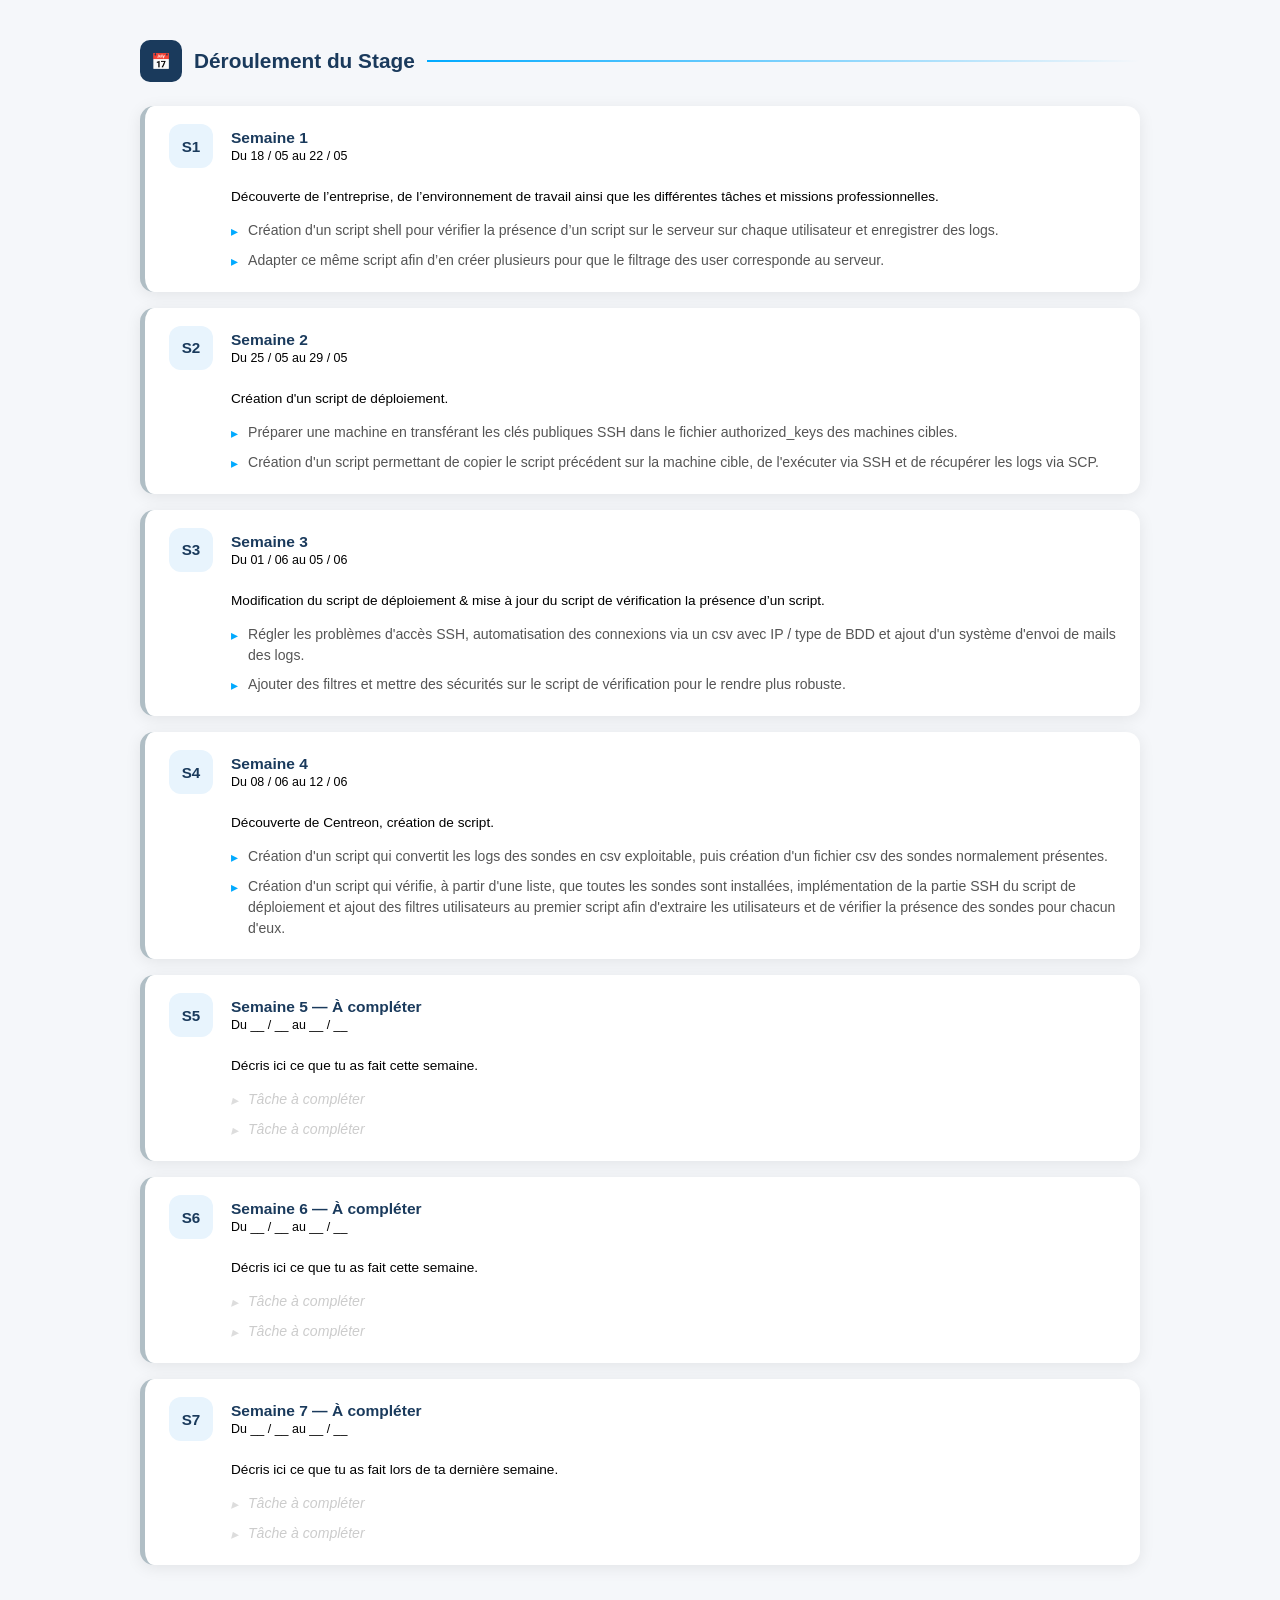
==== index.html @ 781b8d70 "Update index.html" ====
<!DOCTYPE html>
<html lang="fr">

<head>
    <meta charset="UTF-8">
    <title>Portfolio - Amine</title>

    <style>
        :root {
            --cti-blue: #1a3a5c;
            --cti-accent: #00aaff;
            --cti-light: #e8f4fd;
        }

        body {
            margin: 0;
            font-family: Arial, Helvetica, sans-serif;
            background: #f5f7fa;
        }

        .stage-section {
            padding: 40px;
            max-width: 1000px;
            margin: auto;
        }

        .stage-section-title {
            display: flex;
            align-items: center;
            gap: 12px;
            margin-bottom: 24px;
        }

        .sst-icon {
            width: 42px;
            height: 42px;
            background: var(--cti-blue);
            border-radius: 10px;
            display: flex;
            align-items: center;
            justify-content: center;
            color: white;
        }

        .stage-section-title h2 {
            font-size: 1.3rem;
            font-weight: 800;
            color: #1a3a5c;
            margin: 0;
        }

        .sst-line {
            flex: 1;
            height: 2px;
            background: linear-gradient(to right, var(--cti-accent), transparent);
        }

        /* TIMELINE */

        .semaines-timeline {
            display: flex;
            flex-direction: column;
            gap: 16px;
        }

        .semaine-bloc {
            background: white;
            border-radius: 14px;
            box-shadow: 0 3px 16px rgba(0, 0, 0, 0.08);
            overflow: hidden;
            border-left: 5px solid #b0bec5;
        }

        .sb-header {
            display: flex;
            align-items: center;
            gap: 18px;
            padding: 18px 24px;
        }

        .sb-num {
            width: 44px;
            height: 44px;
            border-radius: 12px;
            background: var(--cti-light);
            color: var(--cti-blue);
            font-weight: 900;
            font-size: 0.95rem;
            display: flex;
            align-items: center;
            justify-content: center;
            flex-shrink: 0;
        }

        .sb-info {
            flex: 1;
        }

        .sb-title {
            font-size: 0.97rem;
            font-weight: 700;
            color: #1a3a5c;
        }

        .sb-dates {
            font-size: 0.78rem;
            color: #000;
            margin-top: 2px;
        }

        .sb-body {
            padding: 0 24px 20px 86px;
        }

        .sb-placeholder {
            font-size: 0.85rem;
            color: #000;
            font-style: normal;
            margin: 0 0 12px;
            line-height: 1.6;
        }

        .sb-tasks {
            list-style: none;
            padding: 0;
            margin: 0;
            display: flex;
            flex-direction: column;
            gap: 8px;
        }

        .sb-tasks li {
            font-size: 0.88rem;
            color: #555;
            display: flex;
            align-items: flex-start;
            gap: 10px;
            line-height: 1.5;
        }

        .sb-tasks li::before {
            content: '▸';
            color: var(--cti-accent);
            flex-shrink: 0;
            margin-top: 1px;
        }

        .st-empty {
            color: #ccc !important;
            font-style: italic;
        }

        .st-empty::before {
            color: #ddd !important;
        }

        @media(max-width:600px) {
            .sb-body {
                padding-left: 24px;
            }

            .sb-header {
                flex-wrap: wrap;
            }
        }
    </style>
</head>

<body>

    <div class="stage-section">

        <div class="stage-section-title">
            <div class="sst-icon">📅</div>
            <h2>Déroulement du Stage</h2>
            <div class="sst-line"></div>
        </div>

        <div class="semaines-timeline">

            <!-- SEMAINE 1 -->
            <div class="semaine-bloc todo">

                <div class="sb-header">
                    <div class="sb-num">S1</div>

                    <div class="sb-info">
                        <div class="sb-title">
                            Semaine 1
                        </div>

                        <div class="sb-dates">
                            Du 18 / 05 au 22 / 05
                        </div>
                    </div>
                </div>

                <div class="sb-body">

                    <p class="sb-placeholder">
                        Découverte de l’entreprise, de l’environnement de travail ainsi que les différentes tâches et missions professionnelles.
                    </p>

                    <ul class="sb-tasks">

                        <li>
                            Création d'un script shell pour vérifier la présence d’un script sur le serveur sur chaque utilisateur et enregistrer des logs.
                        </li>

                        <li>
                            Adapter ce même script afin d’en créer plusieurs pour que le filtrage des user corresponde au serveur.
                        </li>

                    </ul>

                </div>
            </div>

            <!-- SEMAINE 2 -->
            <div class="semaine-bloc todo">

                <div class="sb-header">
                    <div class="sb-num">S2</div>

                    <div class="sb-info">
                        <div class="sb-title">
                            Semaine 2
                        </div>

                        <div class="sb-dates">
                            Du 25 / 05 au 29 / 05
                        </div>
                    </div>
                </div>

                <div class="sb-body">

                    <p class="sb-placeholder">
                        Création d'un script de déploiement.
                    </p>

                    <ul class="sb-tasks">
                        <li>Préparer une machine en transférant les clés publiques SSH dans le fichier authorized_keys des machines cibles.</li>
                        <li>Création d'un script permettant de copier le script précédent sur la machine cible, de l'exécuter via SSH et de récupérer les logs via SCP.</li>
                    </ul>

                </div>
            </div>

            <!-- SEMAINE 3 -->
            <div class="semaine-bloc todo">

                <div class="sb-header">
                    <div class="sb-num">S3</div>

                    <div class="sb-info">
                        <div class="sb-title">
                            Semaine 3
                        </div>

                        <div class="sb-dates">
                            Du 01 / 06 au 05 / 06
                        </div>
                    </div>
                </div>

                <div class="sb-body">

                    <p class="sb-placeholder">
                        Modification du script de déploiement & mise à jour du script de vérification la présence d’un script.
                    </p>

                    <ul class="sb-tasks">
                        <li>Régler les problèmes d'accès SSH, automatisation des connexions via un csv avec IP / type de BDD et ajout d'un système d'envoi de mails des logs.</li>
                        <li>Ajouter des filtres et mettre des sécurités sur le script de vérification pour le rendre plus robuste.</li>
                    </ul>

                </div>
            </div>

            <!-- SEMAINE 4 -->
            <div class="semaine-bloc todo">

                <div class="sb-header">
                    <div class="sb-num">S4</div>

                    <div class="sb-info">
                        <div class="sb-title">
                            Semaine 4
                        </div>

                        <div class="sb-dates">
                            Du 08 / 06 au 12 / 06
                        </div>
                    </div>
                </div>

                <div class="sb-body">

                    <p class="sb-placeholder">
                        Découverte de Centreon, création de script.
                    </p>

                    <ul class="sb-tasks">
                        <li>Création d'un script qui convertit les logs des sondes en csv exploitable, puis création d'un fichier csv des sondes normalement présentes. </li>
                        <li>Création d'un script qui vérifie, à partir d'une liste, que toutes les sondes sont installées, implémentation de la partie SSH du script de déploiement et ajout des filtres utilisateurs au premier script afin d'extraire les utilisateurs et de vérifier la présence des sondes pour chacun d'eux.
                    </ul>

                </div>
            </div>

            <!-- SEMAINE 5 -->
            <div class="semaine-bloc todo">

                <div class="sb-header">
                    <div class="sb-num">S5</div>

                    <div class="sb-info">
                        <div class="sb-title">
                            Semaine 5 — À compléter
                        </div>

                        <div class="sb-dates">
                            Du __ / __ au __ / __
                        </div>
                    </div>
                </div>

                <div class="sb-body">

                    <p class="sb-placeholder">
                        Décris ici ce que tu as fait cette semaine.
                    </p>

                    <ul class="sb-tasks">
                        <li class="st-empty">Tâche à compléter</li>
                        <li class="st-empty">Tâche à compléter</li>
                    </ul>

                </div>
            </div>

            <!-- SEMAINE 6 -->
            <div class="semaine-bloc todo">

                <div class="sb-header">
                    <div class="sb-num">S6</div>

                    <div class="sb-info">
                        <div class="sb-title">
                            Semaine 6 — À compléter
                        </div>

                        <div class="sb-dates">
                            Du __ / __ au __ / __
                        </div>
                    </div>
                </div>

                <div class="sb-body">

                    <p class="sb-placeholder">
                        Décris ici ce que tu as fait cette semaine.
                    </p>

                    <ul class="sb-tasks">
                        <li class="st-empty">Tâche à compléter</li>
                        <li class="st-empty">Tâche à compléter</li>
                    </ul>

                </div>
            </div>

            <!-- SEMAINE 7 -->
            <div class="semaine-bloc todo">

                <div class="sb-header">
                    <div class="sb-num">S7</div>

                    <div class="sb-info">
                        <div class="sb-title">
                            Semaine 7 — À compléter
                        </div>

                        <div class="sb-dates">
                            Du __ / __ au __ / __
                        </div>
                    </div>
                </div>

                <div class="sb-body">

                    <p class="sb-placeholder">
                        Décris ici ce que tu as fait lors de ta dernière semaine.
                    </p>

                    <ul class="sb-tasks">
                        <li class="st-empty">Tâche à compléter</li>
                        <li class="st-empty">Tâche à compléter</li>
                    </ul>

                </div>
            </div>

        </div>

    </div>

</body>

</html>
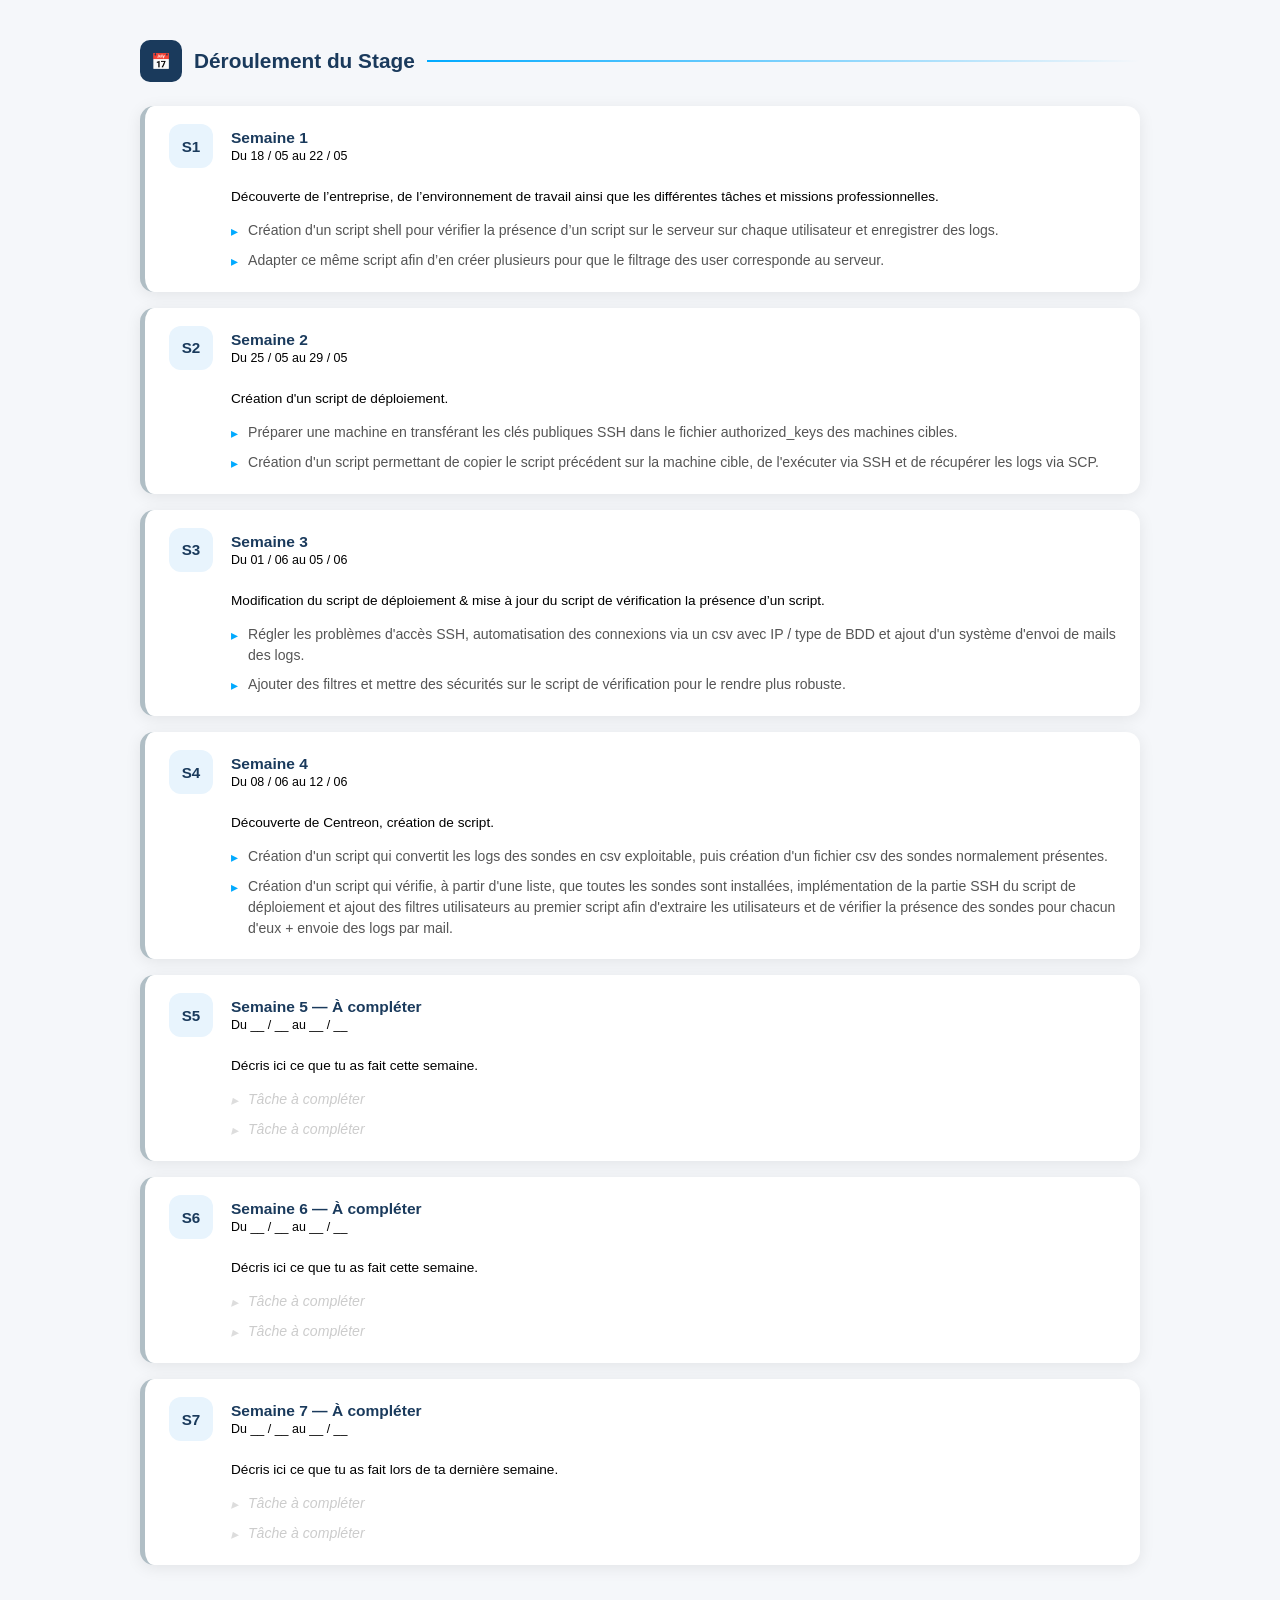
==== commit ee232466: "Update index.html" ====
--- a/index.html
+++ b/index.html
@@ -303,7 +303,7 @@
 
                     <ul class="sb-tasks">
                         <li>Création d'un script qui convertit les logs des sondes en csv exploitable, puis création d'un fichier csv des sondes normalement présentes. </li>
-                        <li>Création d'un script qui vérifie, à partir d'une liste, que toutes les sondes sont installées, implémentation de la partie SSH du script de déploiement et ajout des filtres utilisateurs au premier script afin d'extraire les utilisateurs et de vérifier la présence des sondes pour chacun d'eux.
+                        <li>Création d'un script qui vérifie, à partir d'une liste, que toutes les sondes sont installées, implémentation de la partie SSH du script de déploiement et ajout des filtres utilisateurs au premier script afin d'extraire les utilisateurs et de vérifier la présence des sondes pour chacun d'eux + envoie des logs par mail.
                     </ul>
 
                 </div>
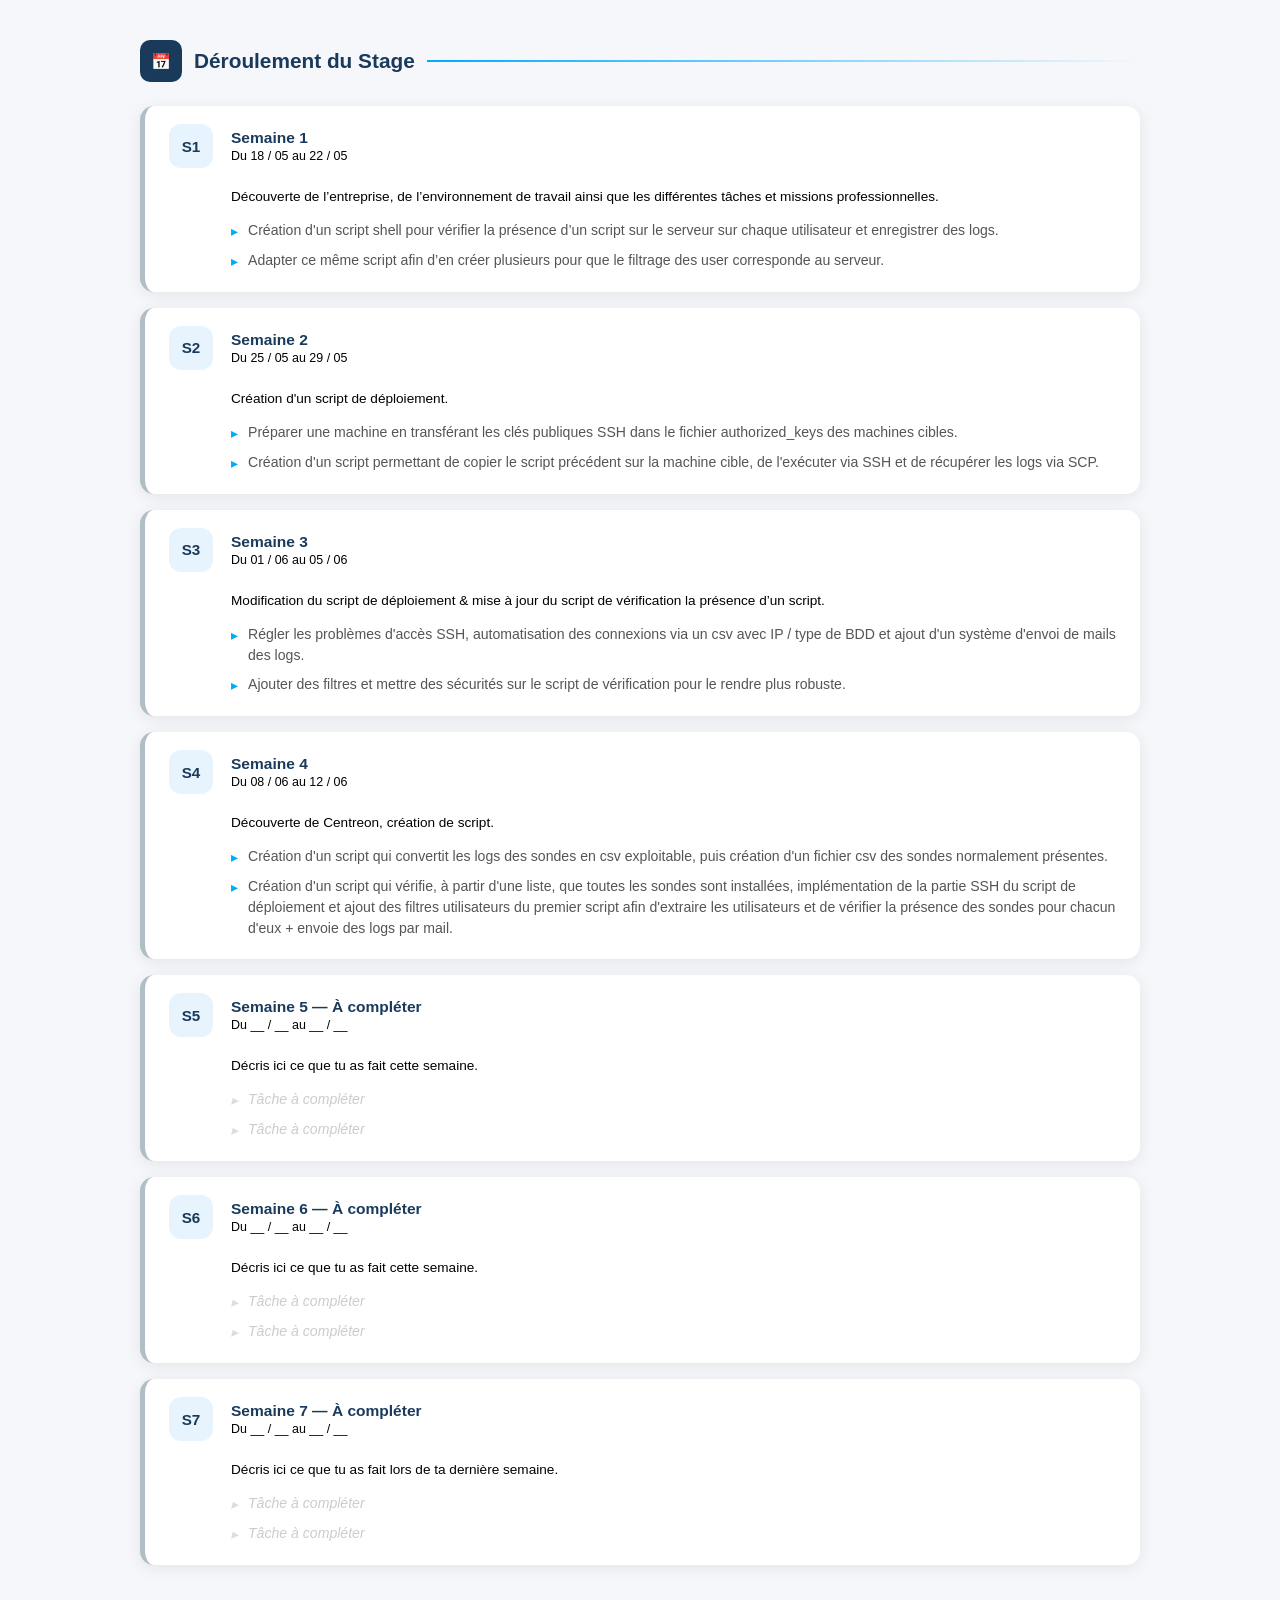
==== commit c841410e: "Update index.html" ====
--- a/index.html
+++ b/index.html
@@ -303,7 +303,7 @@
 
                     <ul class="sb-tasks">
                         <li>Création d'un script qui convertit les logs des sondes en csv exploitable, puis création d'un fichier csv des sondes normalement présentes. </li>
-                        <li>Création d'un script qui vérifie, à partir d'une liste, que toutes les sondes sont installées, implémentation de la partie SSH du script de déploiement et ajout des filtres utilisateurs au premier script afin d'extraire les utilisateurs et de vérifier la présence des sondes pour chacun d'eux + envoie des logs par mail.
+                        <li>Création d'un script qui vérifie, à partir d'une liste, que toutes les sondes sont installées, implémentation de la partie SSH du script de déploiement et ajout des filtres utilisateurs du premier script afin d'extraire les utilisateurs et de vérifier la présence des sondes pour chacun d'eux + envoie des logs par mail.
                     </ul>
 
                 </div>
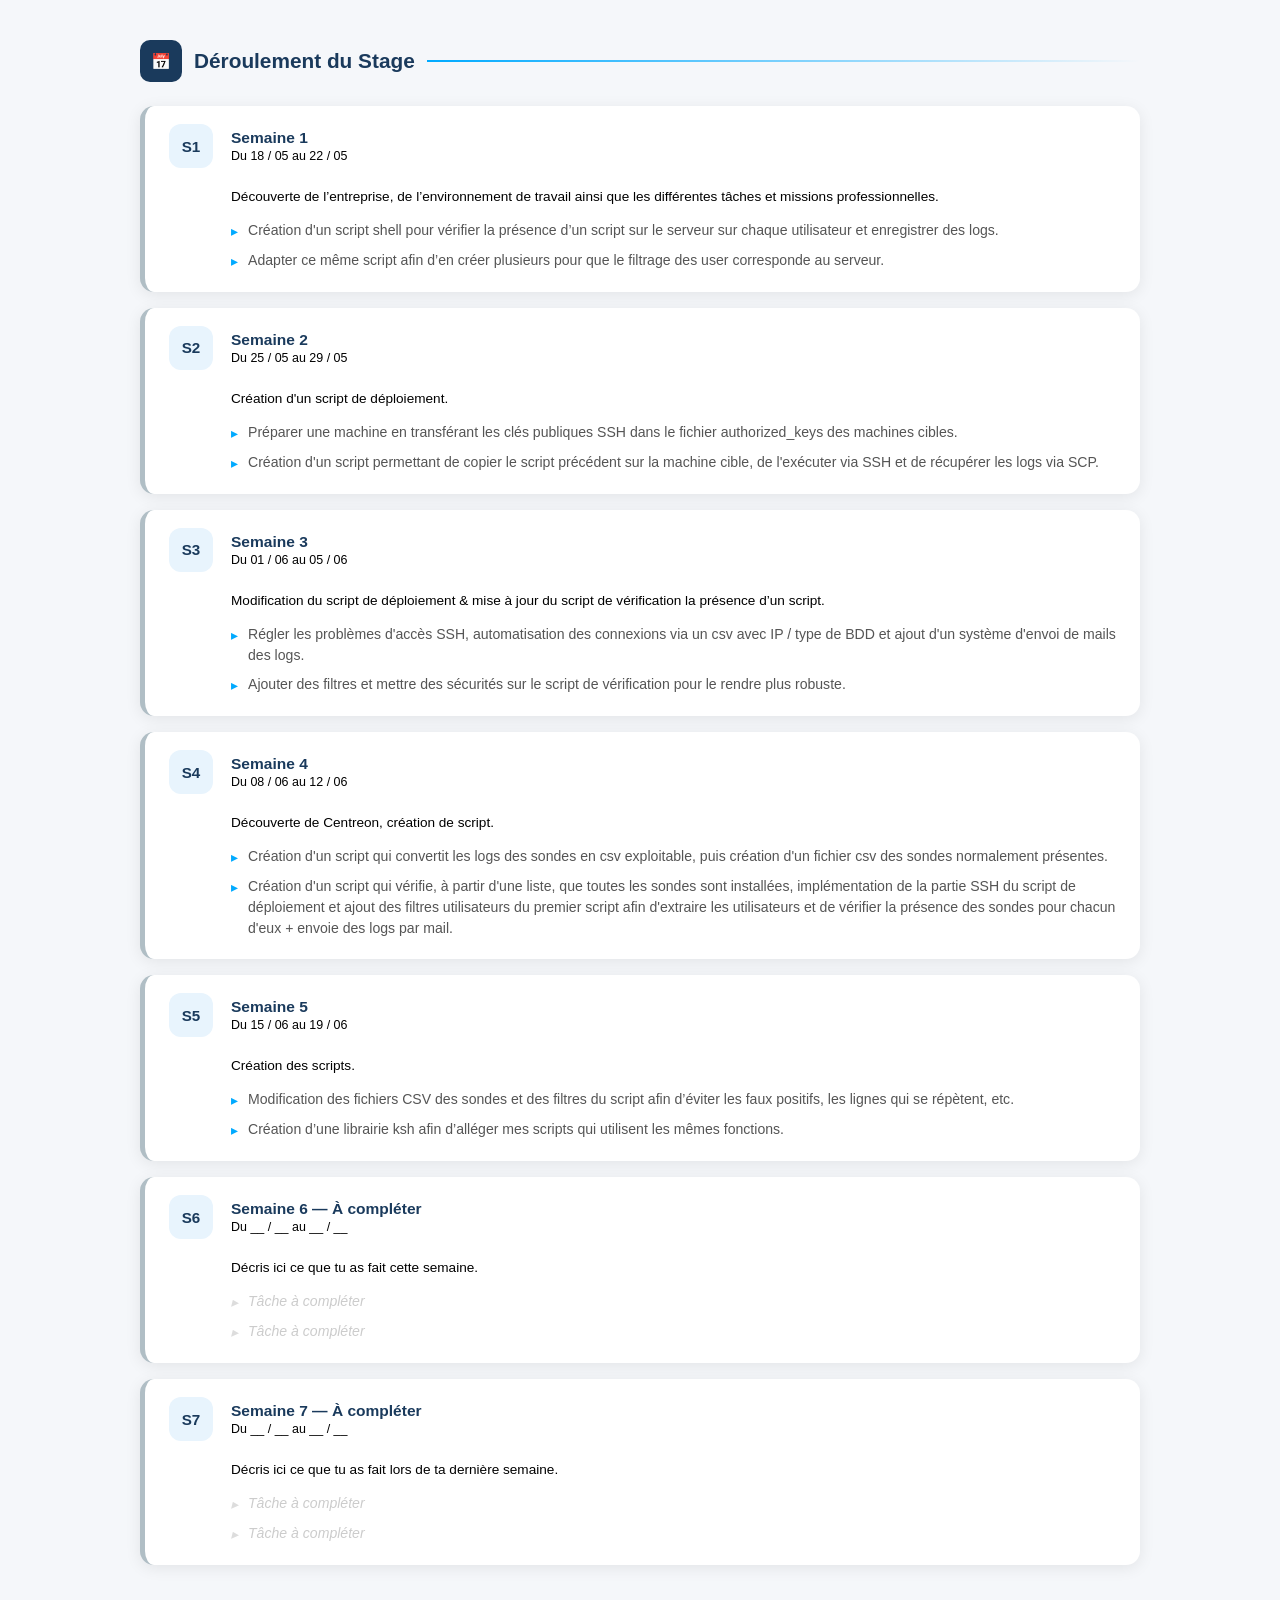
==== commit 5fb0cff0: "Update index.html" ====
--- a/index.html
+++ b/index.html
@@ -317,7 +317,38 @@
 
                     <div class="sb-info">
                         <div class="sb-title">
-                            Semaine 5 — À compléter
+                            Semaine 5
+                        </div>
+
+                        <div class="sb-dates">
+                            Du 15 / 06 au 19 / 06
+                        </div>
+                    </div>
+                </div>
+
+                <div class="sb-body">
+
+                    <p class="sb-placeholder">
+                        Création des scripts.
+                    </p>
+
+                    <ul class="sb-tasks">
+                        <li>Modification des fichiers CSV des sondes et des filtres du script afin d’éviter les faux positifs, les lignes qui se répètent, etc.</li>
+                        <li>Création d’une librairie ksh afin d’alléger mes scripts qui utilisent les mêmes fonctions. </li>
+                    </ul>
+
+                </div>
+            </div>
+
+            <!-- SEMAINE 6 -->
+            <div class="semaine-bloc todo">
+
+                <div class="sb-header">
+                    <div class="sb-num">S6</div>
+
+                    <div class="sb-info">
+                        <div class="sb-title">
+                            Semaine 6 — À compléter
                         </div>
 
                         <div class="sb-dates">
@@ -340,15 +371,15 @@
                 </div>
             </div>
 
-            <!-- SEMAINE 6 -->
-            <div class="semaine-bloc todo">
-
-                <div class="sb-header">
-                    <div class="sb-num">S6</div>
-
-                    <div class="sb-info">
-                        <div class="sb-title">
-                            Semaine 6 — À compléter
+            <!-- SEMAINE 7 -->
+            <div class="semaine-bloc todo">
+
+                <div class="sb-header">
+                    <div class="sb-num">S7</div>
+
+                    <div class="sb-info">
+                        <div class="sb-title">
+                            Semaine 7 — À compléter
                         </div>
 
                         <div class="sb-dates">
@@ -360,7 +391,7 @@
                 <div class="sb-body">
 
                     <p class="sb-placeholder">
-                        Décris ici ce que tu as fait cette semaine.
+                        Décris ici ce que tu as fait lors de ta dernière semaine.
                     </p>
 
                     <ul class="sb-tasks">
@@ -371,37 +402,6 @@
                 </div>
             </div>
 
-            <!-- SEMAINE 7 -->
-            <div class="semaine-bloc todo">
-
-                <div class="sb-header">
-                    <div class="sb-num">S7</div>
-
-                    <div class="sb-info">
-                        <div class="sb-title">
-                            Semaine 7 — À compléter
-                        </div>
-
-                        <div class="sb-dates">
-                            Du __ / __ au __ / __
-                        </div>
-                    </div>
-                </div>
-
-                <div class="sb-body">
-
-                    <p class="sb-placeholder">
-                        Décris ici ce que tu as fait lors de ta dernière semaine.
-                    </p>
-
-                    <ul class="sb-tasks">
-                        <li class="st-empty">Tâche à compléter</li>
-                        <li class="st-empty">Tâche à compléter</li>
-                    </ul>
-
-                </div>
-            </div>
-
         </div>
 
     </div>
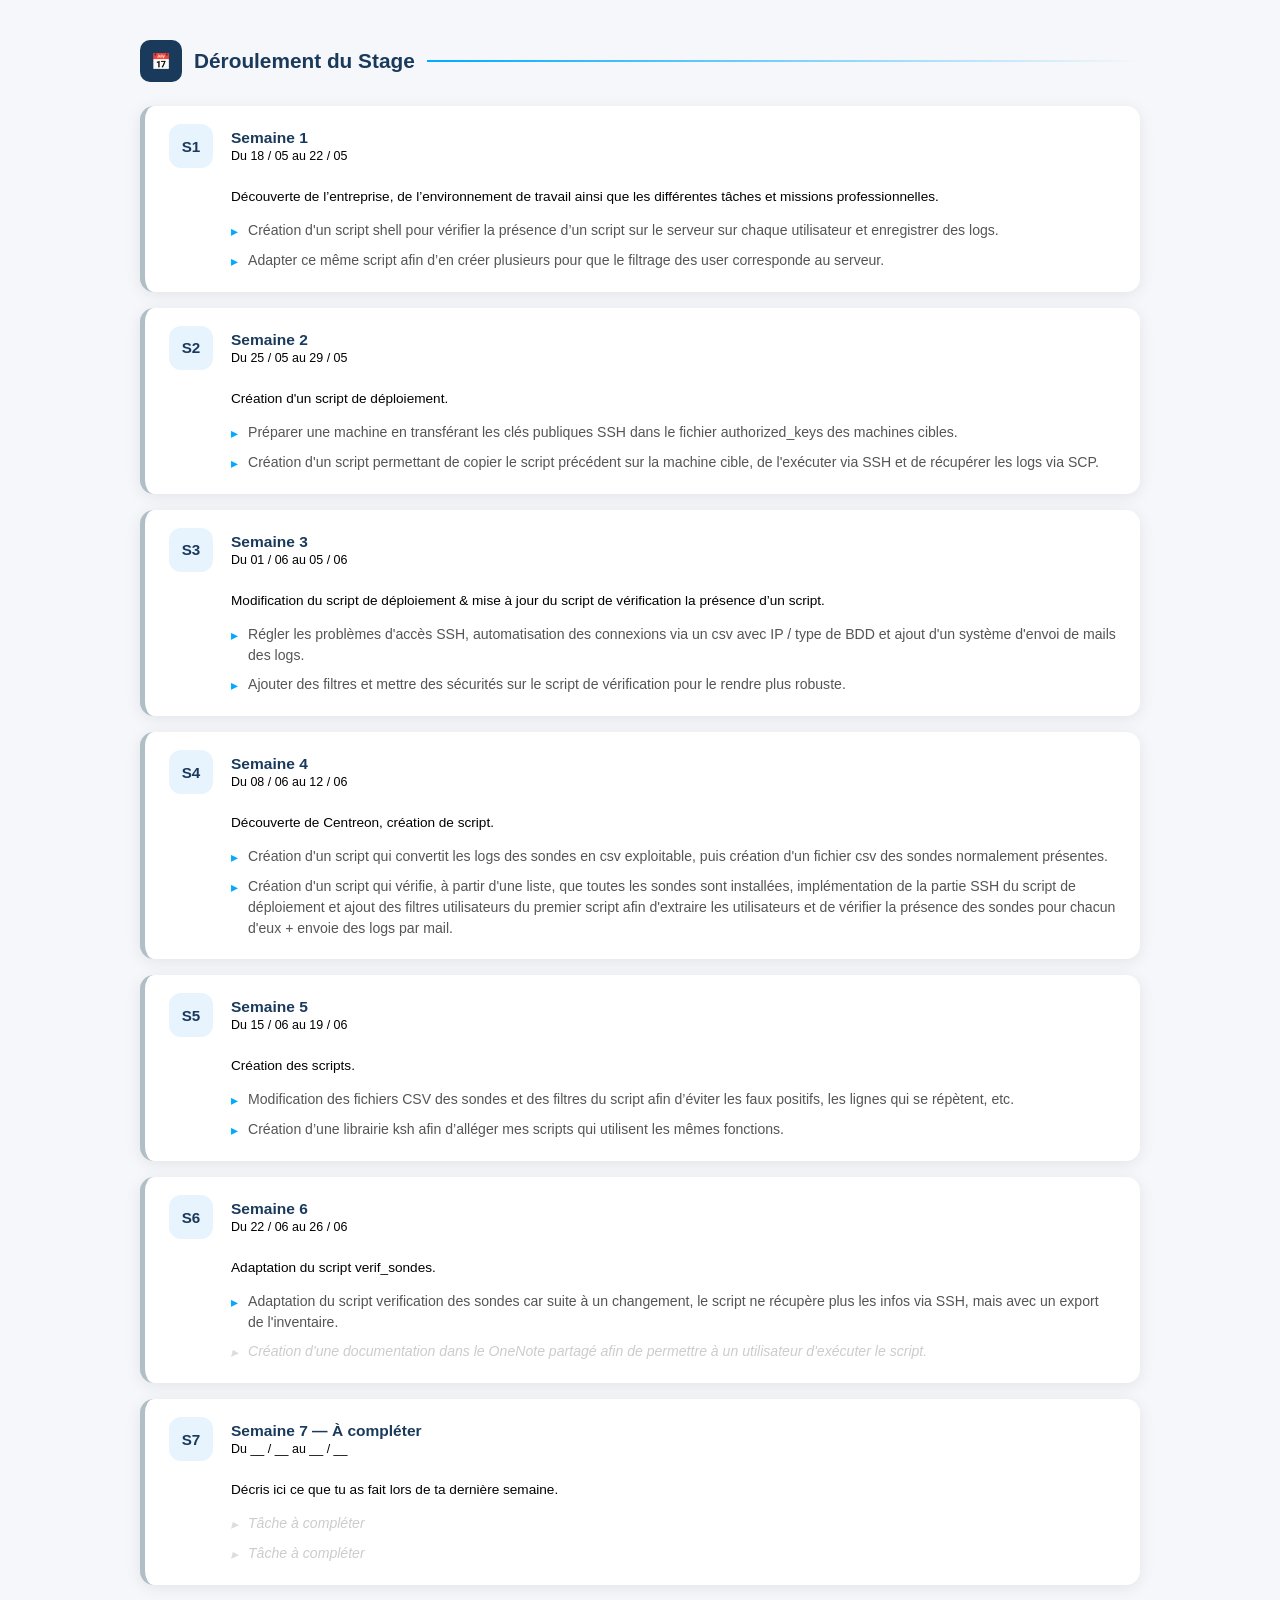
==== commit 463be561: "Update index.html" ====
--- a/index.html
+++ b/index.html
@@ -348,7 +348,38 @@
 
                     <div class="sb-info">
                         <div class="sb-title">
-                            Semaine 6 — À compléter
+                            Semaine 6
+                        </div>
+
+                        <div class="sb-dates">
+                            Du 22 / 06 au 26 / 06
+                        </div>
+                    </div>
+                </div>
+
+                <div class="sb-body">
+
+                    <p class="sb-placeholder">
+                        Adaptation du script verif_sondes.
+                    </p>
+
+                    <ul class="sb-tasks">
+                        <li>Adaptation du script verification des sondes car suite à un changement, le script ne récupère plus les infos via SSH, mais avec un export de l'inventaire.</li>
+                        <li class="st-empty">Création d'une documentation dans le OneNote partagé afin de permettre à un utilisateur d'exécuter le script. </li>
+                    </ul>
+
+                </div>
+            </div>
+
+            <!-- SEMAINE 7 -->
+            <div class="semaine-bloc todo">
+
+                <div class="sb-header">
+                    <div class="sb-num">S7</div>
+
+                    <div class="sb-info">
+                        <div class="sb-title">
+                            Semaine 7 — À compléter
                         </div>
 
                         <div class="sb-dates">
@@ -360,7 +391,7 @@
                 <div class="sb-body">
 
                     <p class="sb-placeholder">
-                        Décris ici ce que tu as fait cette semaine.
+                        Décris ici ce que tu as fait lors de ta dernière semaine.
                     </p>
 
                     <ul class="sb-tasks">
@@ -371,37 +402,6 @@
                 </div>
             </div>
 
-            <!-- SEMAINE 7 -->
-            <div class="semaine-bloc todo">
-
-                <div class="sb-header">
-                    <div class="sb-num">S7</div>
-
-                    <div class="sb-info">
-                        <div class="sb-title">
-                            Semaine 7 — À compléter
-                        </div>
-
-                        <div class="sb-dates">
-                            Du __ / __ au __ / __
-                        </div>
-                    </div>
-                </div>
-
-                <div class="sb-body">
-
-                    <p class="sb-placeholder">
-                        Décris ici ce que tu as fait lors de ta dernière semaine.
-                    </p>
-
-                    <ul class="sb-tasks">
-                        <li class="st-empty">Tâche à compléter</li>
-                        <li class="st-empty">Tâche à compléter</li>
-                    </ul>
-
-                </div>
-            </div>
-
         </div>
 
     </div>
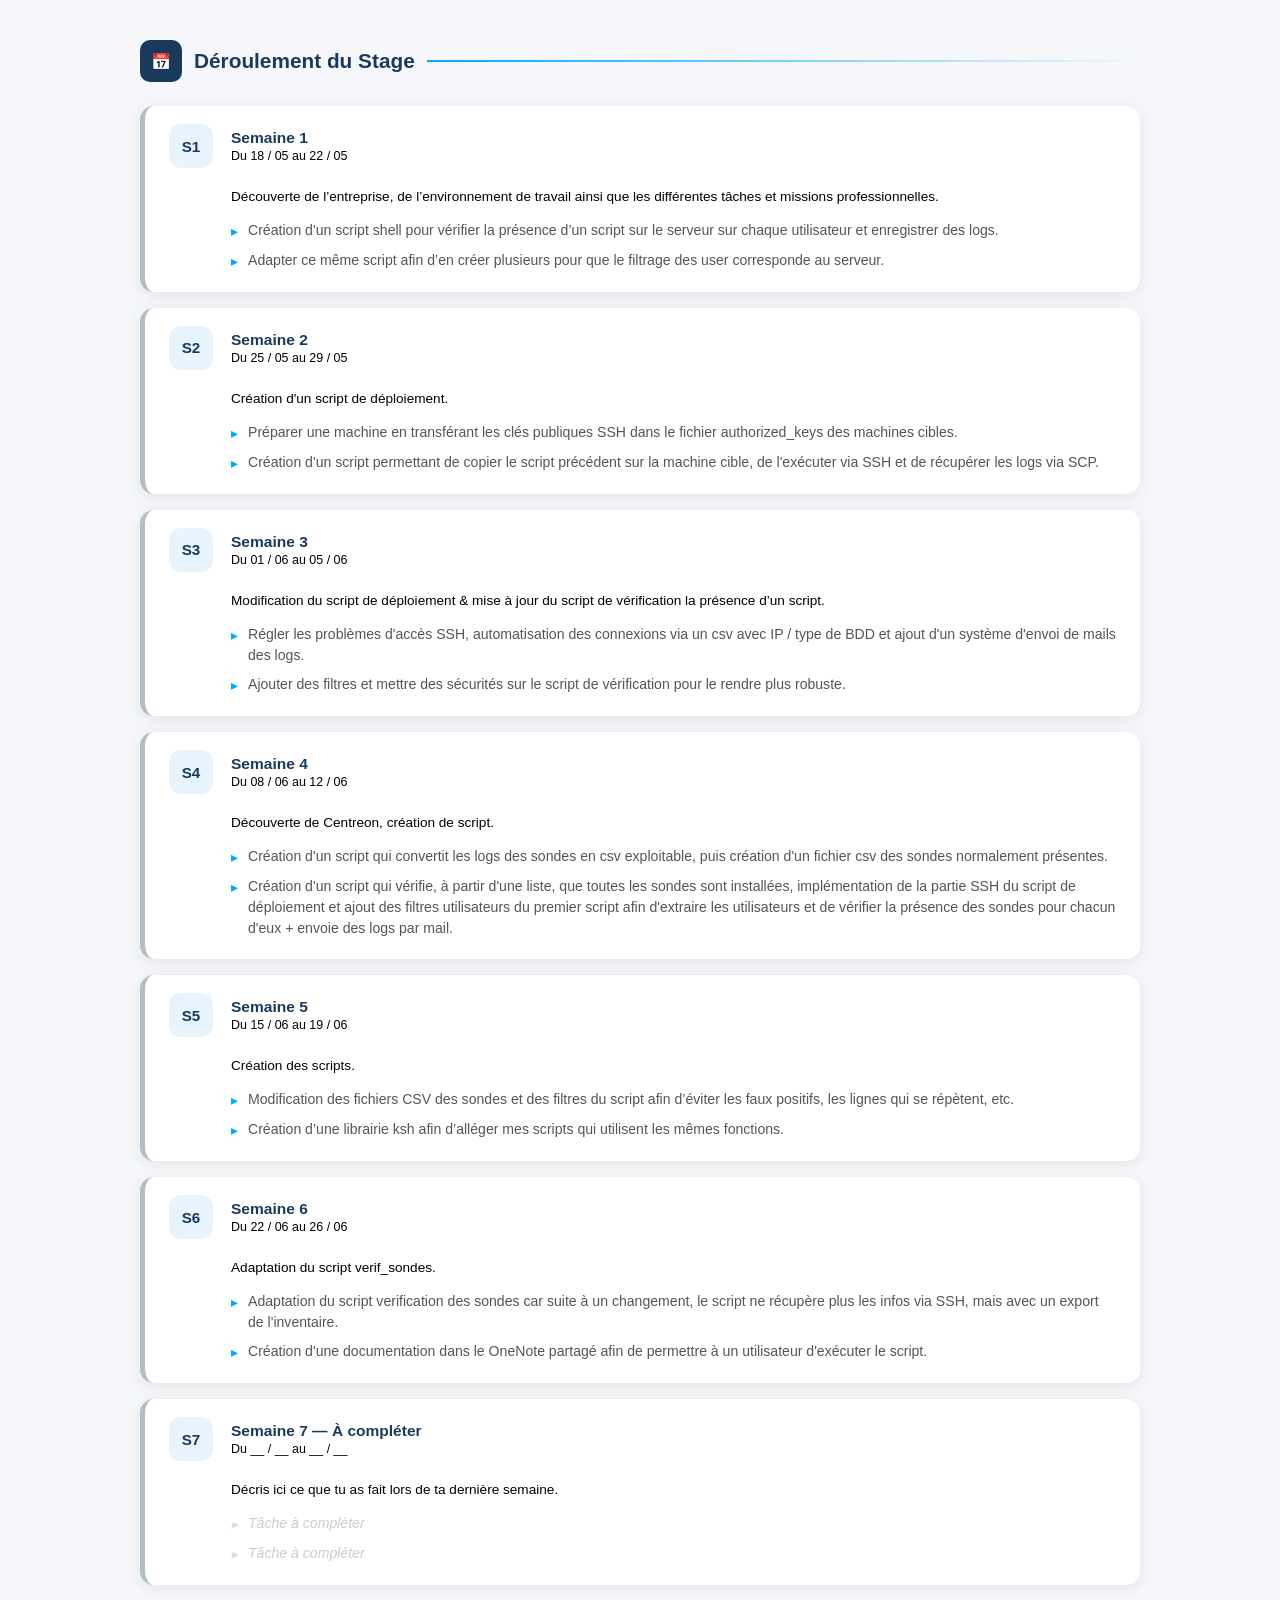
==== commit c31a471f: "Update index.html" ====
--- a/index.html
+++ b/index.html
@@ -365,7 +365,7 @@
 
                     <ul class="sb-tasks">
                         <li>Adaptation du script verification des sondes car suite à un changement, le script ne récupère plus les infos via SSH, mais avec un export de l'inventaire.</li>
-                        <li class="st-empty">Création d'une documentation dans le OneNote partagé afin de permettre à un utilisateur d'exécuter le script. </li>
+                        <li>Création d'une documentation dans le OneNote partagé afin de permettre à un utilisateur d'exécuter le script. </li>
                     </ul>
 
                 </div>
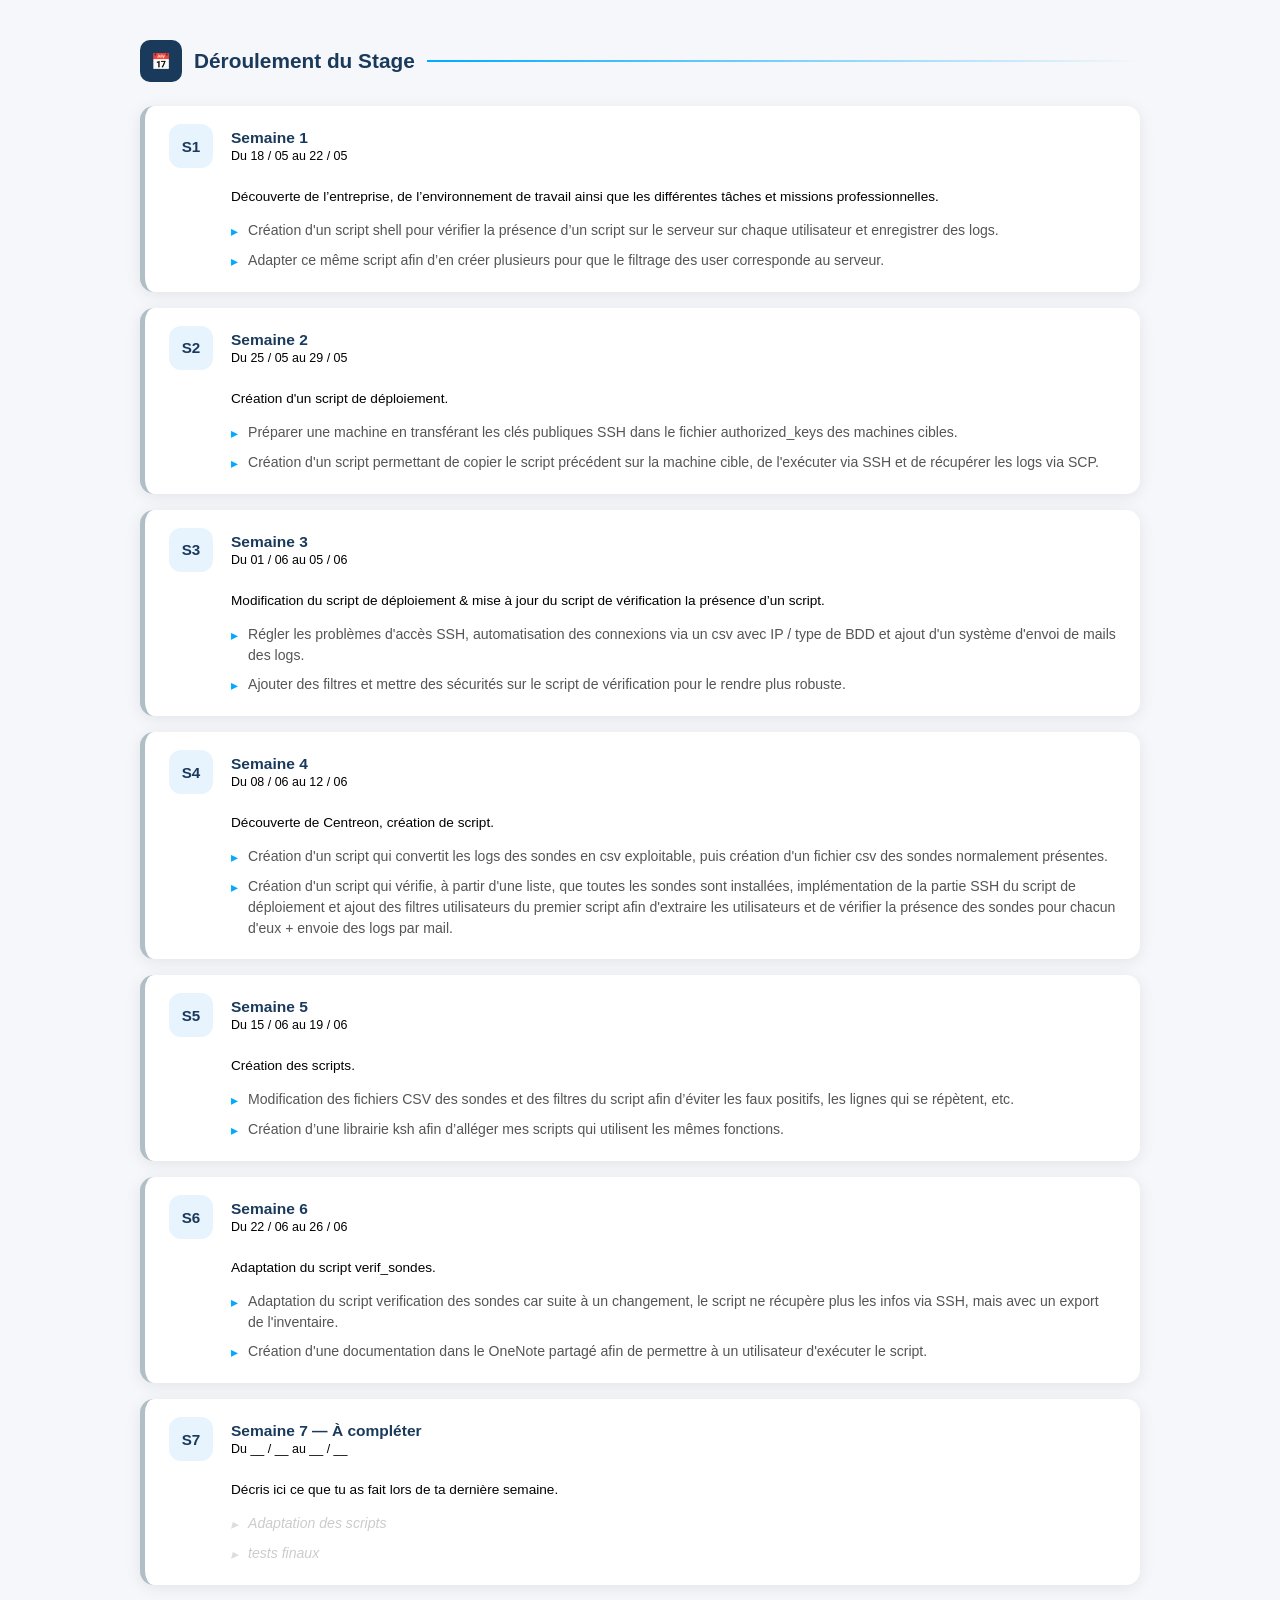
==== commit 88ee9f84: "Update index.html" ====
--- a/index.html
+++ b/index.html
@@ -395,8 +395,8 @@
                     </p>
 
                     <ul class="sb-tasks">
-                        <li class="st-empty">Tâche à compléter</li>
-                        <li class="st-empty">Tâche à compléter</li>
+                        <li class="st-empty">Adaptation des scripts</li>
+                        <li class="st-empty">tests finaux</li>
                     </ul>
 
                 </div>
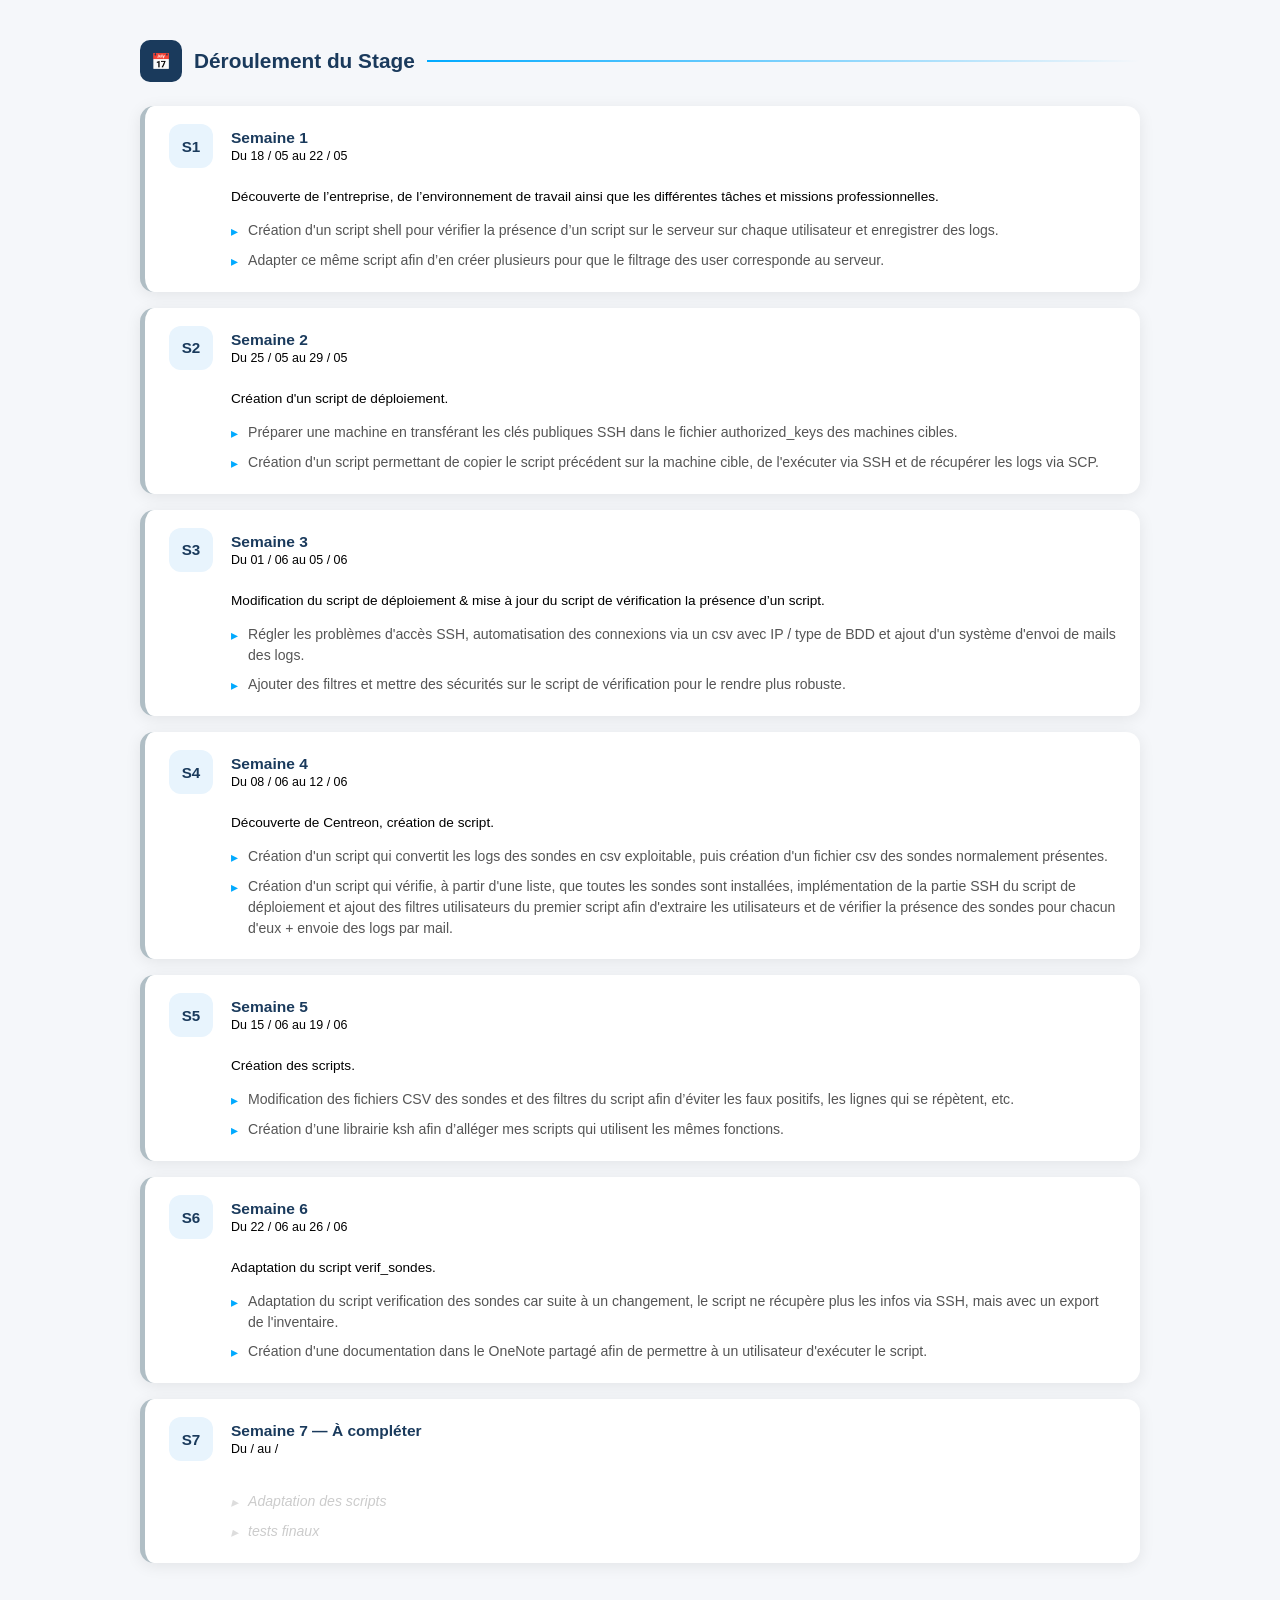
==== commit d263316f: "Update index.html" ====
--- a/index.html
+++ b/index.html
@@ -383,15 +383,14 @@
                         </div>
 
                         <div class="sb-dates">
-                            Du __ / __ au __ / __
-                        </div>
-                    </div>
-                </div>
-
-                <div class="sb-body">
-
-                    <p class="sb-placeholder">
-                        Décris ici ce que tu as fait lors de ta dernière semaine.
+                            Du / au  / 
+                        </div>
+                    </div>
+                </div>
+
+                <div class="sb-body">
+
+                    <p class="sb-placeholder">
                     </p>
 
                     <ul class="sb-tasks">
